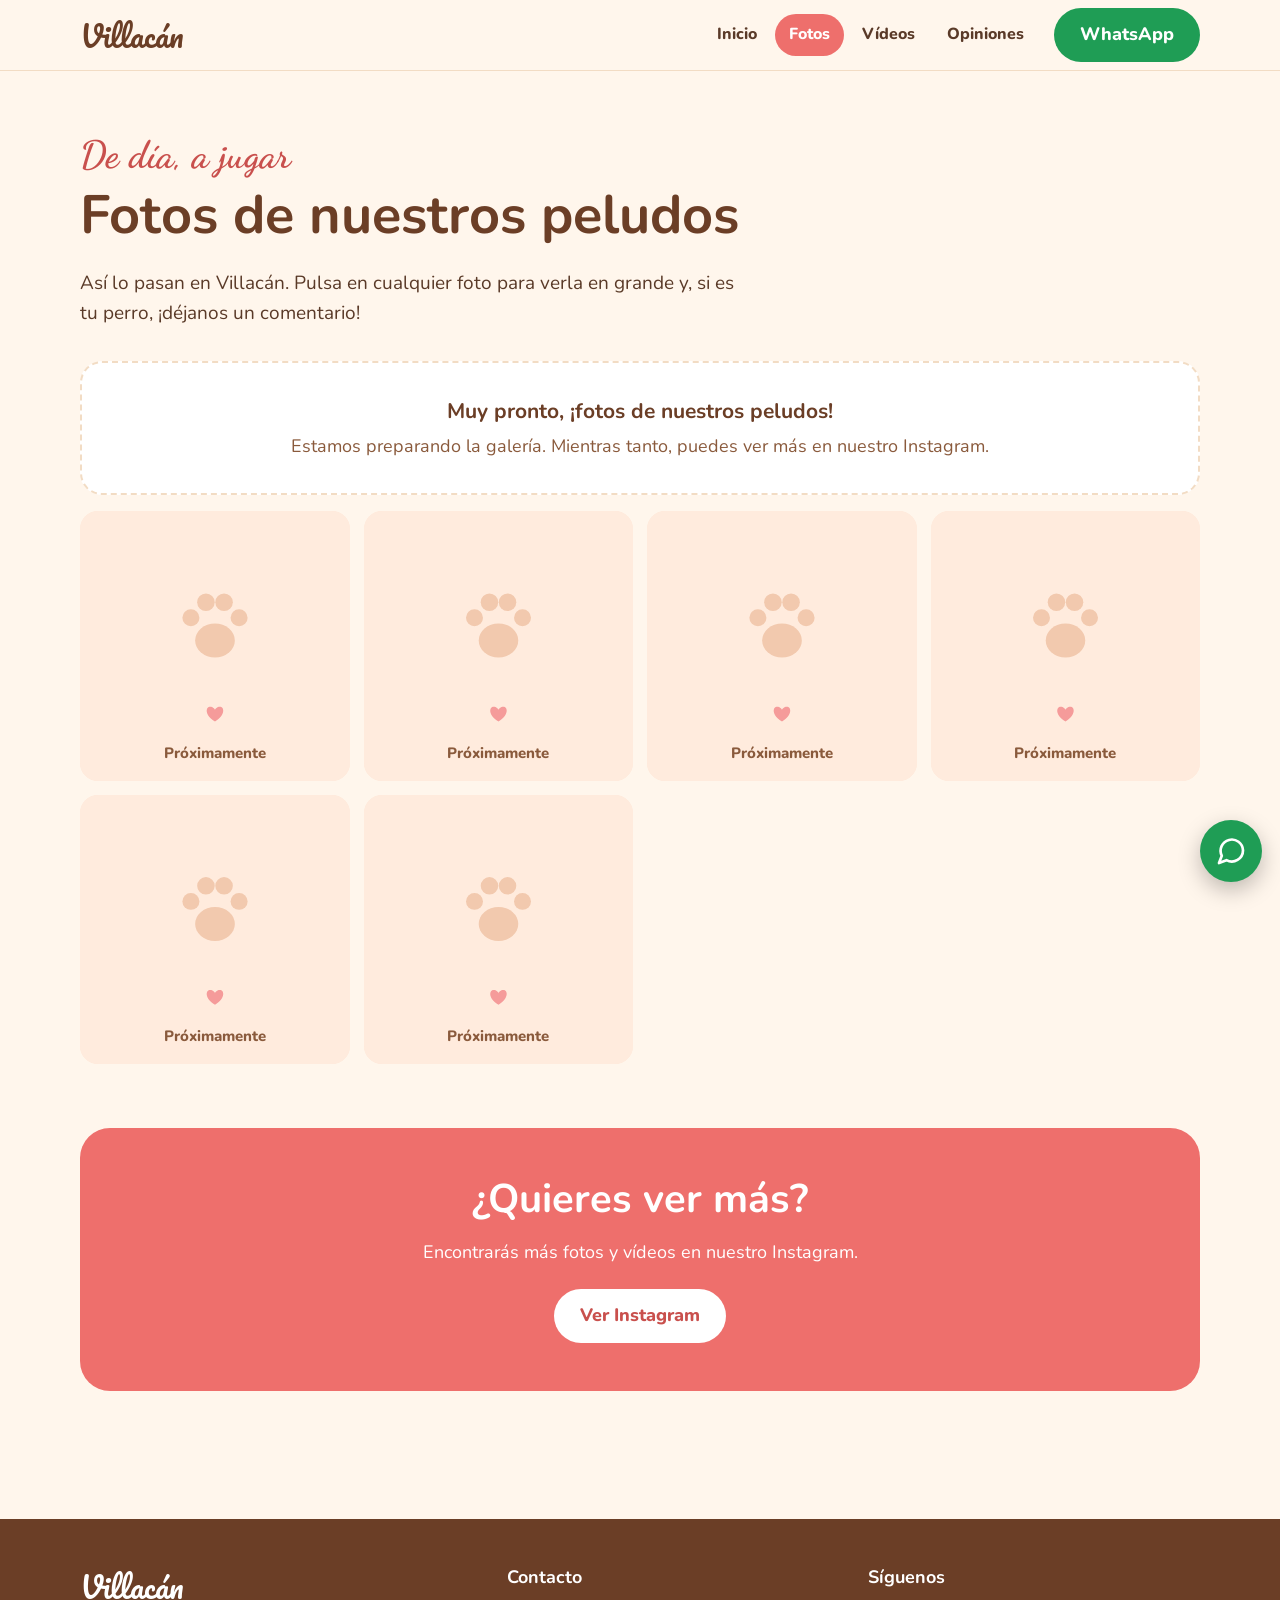
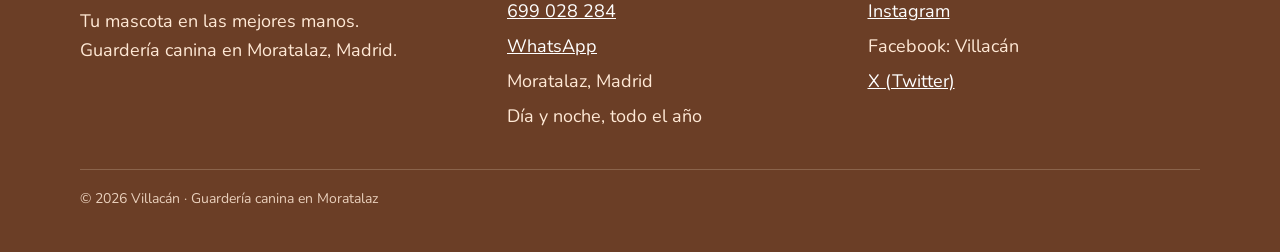
==== fotos.html @ 962af494 "Primera versión de la web de Villacán Inicio con servicios, precio único de 20 €/día e instalaciones" ====
<!doctype html>
<html lang="es">
<head>
<meta charset="utf-8">
<meta name="viewport" content="width=device-width, initial-scale=1">
<title>Fotos · Villacán, guardería canina en Moratalaz</title>
<meta name="description" content="Fotos de los perros que disfrutan de la guardería canina Villacán en Moratalaz, Madrid.">
<link rel="preconnect" href="https://fonts.googleapis.com">
<link rel="preconnect" href="https://fonts.gstatic.com" crossorigin>
<link href="https://fonts.googleapis.com/css2?family=Pacifico&family=Dancing+Script:wght@700&family=Nunito:wght@400;600;700;800&display=swap" rel="stylesheet">
<link rel="stylesheet" href="css/estilos.css">
</head>
<body>

<header class="cabecera">
  <div class="contenedor">
    <a class="logo" href="index.html">Villacán</a>
    <nav class="menu" aria-label="Principal">
      <a href="index.html">Inicio</a>
      <a href="fotos.html" aria-current="page">Fotos</a>
      <a href="videos.html">Vídeos</a>
      <a href="opiniones.html">Opiniones</a>
    </nav>
    <a class="btn btn-wa btn-mini" data-wa="Hola, me gustaría información sobre la guardería Villacán">WhatsApp</a>
  </div>
</header>

<main>
  <section>
    <div class="contenedor">
      <div class="cabecera-seccion">
        <p class="frase">De día, a jugar</p>
        <h1>Fotos de nuestros peludos</h1>
        <p class="intro">Así lo pasan en Villacán. Pulsa en cualquier foto para verla en grande y, si es tu perro, ¡déjanos un comentario!</p>
      </div>
      <div class="galeria" id="galeria-fotos"></div>
    </div>
  </section>

  <section style="padding-top:0">
    <div class="contenedor">
      <div class="llamada">
        <h2>¿Quieres ver más?</h2>
        <p>Encontrarás más fotos y vídeos en nuestro Instagram.</p>
        <div class="acciones">
          <a class="btn btn-blanco" href="https://www.instagram.com/villacan_cuidado_de_mascotas/" target="_blank" rel="noopener">Ver Instagram</a>
        </div>
      </div>
    </div>
  </section>
</main>

<dialog id="visor" class="visor" aria-label="Foto ampliada">
  <button class="cerrar" type="button" aria-label="Cerrar">×</button>
  <img src="" alt="">
  <div class="visor-pie">
    <p class="visor-texto"></p>
    <a class="btn btn-wa visor-comentar" target="_blank" rel="noopener">Comentar esta foto por WhatsApp</a>
  </div>
</dialog>

<footer class="pie-pagina">
  <div class="contenedor">
    <div class="columnas">
      <div>
        <a class="logo" href="index.html">Villacán</a>
        <p>Tu mascota en las mejores manos.<br>Guardería canina en Moratalaz, Madrid.</p>
      </div>
      <div>
        <h3>Contacto</h3>
        <ul>
          <li><a href="tel:+34699028284">699 028 284</a></li>
          <li><a data-wa="Hola, me gustaría información sobre la guardería Villacán">WhatsApp</a></li>
          <li>Moratalaz, Madrid</li>
          <li>Día y noche, todo el año</li>
        </ul>
      </div>
      <div>
        <h3>Síguenos</h3>
        <ul>
          <li><a href="https://www.instagram.com/villacan_cuidado_de_mascotas/" target="_blank" rel="noopener">Instagram</a></li>
          <li>Facebook: Villacán</li>
          <li><a href="https://x.com/hogar_feliz_" target="_blank" rel="noopener">X (Twitter)</a></li>
        </ul>
      </div>
    </div>
    <p class="legal">© <span id="anio">2026</span> Villacán · Guardería canina en Moratalaz</p>
  </div>
</footer>

<a class="flotante-wa" data-wa="Hola, me gustaría información sobre la guardería Villacán" aria-label="Escríbenos por WhatsApp">
  <svg viewBox="0 0 24 24" fill="none" stroke="#fff" stroke-width="2" stroke-linecap="round" stroke-linejoin="round" aria-hidden="true"><path d="M21 11.5a8.4 8.4 0 0 1-12.4 7.4L3 21l2.1-5.4A8.4 8.4 0 1 1 21 11.5z"/></svg>
</a>

<script src="js/datos.js"></script>
<script src="js/main.js"></script>
</body>
</html>
---- css/estilos.css ----
/* ===== Villacán · estilos comunes ===== */
:root {
  --crema: #FFF6EC;
  --crema-2: #FFEBDD;
  --borde: #F2DCC4;
  --coral: #EE6F6C;
  --coral-osc: #C9504D;
  --rosa: #F59B9A;
  --marron: #6B3E26;
  --texto: #5A3A28;
  --suave: #8A5A3C;
  --turquesa: #4FB3A9;
  --cielo: #E8F5FB;
  --noche: #2F3A6E;
  --noche-texto: #FFE9D6;
  --wa: #1F9D55;
  --blanco: #FFFFFF;
  --radio: 22px;
  --sombra: 0 10px 28px rgba(107, 62, 38, .12);
}

* { box-sizing: border-box; }
html { scroll-behavior: smooth; }
body {
  margin: 0;
  font-family: 'Nunito', system-ui, -apple-system, 'Segoe UI', sans-serif;
  font-size: 18px;
  line-height: 1.6;
  color: var(--texto);
  background: var(--crema);
}
img, svg, video, iframe { max-width: 100%; display: block; }
a { color: var(--coral-osc); }
:focus-visible { outline: 3px solid var(--turquesa); outline-offset: 3px; border-radius: 6px; }
.contenedor { width: min(1120px, 100% - 32px); margin-inline: auto; }
.oculto-visual { position: absolute; width: 1px; height: 1px; overflow: hidden; clip: rect(0 0 0 0); white-space: nowrap; }

h1, h2, h3 { color: var(--marron); line-height: 1.15; margin: 0 0 .4em; }
h1 { font-size: clamp(34px, 5vw, 54px); }
h2 { font-size: clamp(28px, 3.6vw, 40px); }
h3 { font-size: 22px; }
p { margin: 0 0 1em; }
.frase { font-family: 'Dancing Script', cursive; font-weight: 700; color: var(--coral-osc); font-size: clamp(28px, 3.6vw, 38px); line-height: 1.1; margin: 0 0 .2em; }
.intro { max-width: 660px; font-size: 19px; }
.centrado { text-align: center; margin-inline: auto; }

/* ----- Cabecera ----- */
.cabecera { position: sticky; top: 0; z-index: 20; background: rgba(255, 246, 236, .96); border-bottom: 1px solid var(--borde); }
.cabecera .contenedor { display: flex; align-items: center; gap: 16px; min-height: 70px; flex-wrap: wrap; }
.logo { font-family: 'Pacifico', cursive; font-size: 30px; color: var(--marron); text-decoration: none; line-height: 1.3; }
.menu { display: flex; gap: 4px; margin-left: auto; }
.menu a { padding: 8px 14px; border-radius: 999px; text-decoration: none; color: var(--texto); font-weight: 800; font-size: 16px; white-space: nowrap; }
.menu a:hover { background: var(--crema-2); }
.menu a[aria-current="page"] { background: var(--coral); color: var(--blanco); }
.btn-mini { padding: 9px 16px; font-size: 15px; }
@media (max-width: 760px) {
  .cabecera .contenedor { padding-top: 8px; gap: 4px 12px; }
  .logo { font-size: 26px; }
  .cabecera .btn-mini { margin-left: auto; }
  .menu { order: 3; margin-left: 0; width: 100%; overflow-x: auto; padding-bottom: 8px; }
}

/* ----- Botones ----- */
.btn { display: inline-flex; align-items: center; justify-content: center; gap: 10px; padding: 14px 24px; border-radius: 999px; font: inherit; font-weight: 800; font-size: 18px; text-decoration: none; border: 2px solid transparent; cursor: pointer; line-height: 1.2; }
.btn svg { width: 22px; height: 22px; flex: none; }
.btn-wa { background: var(--wa); color: var(--blanco); }
.btn-wa:hover { background: #18814A; }
.btn-tel { background: var(--blanco); color: var(--marron); border-color: var(--marron); }
.btn-tel:hover { background: var(--crema-2); }
.btn-coral { background: var(--coral); color: var(--blanco); }
.btn-blanco { background: var(--blanco); color: var(--coral-osc); }
.acciones { display: flex; flex-wrap: wrap; gap: 12px; margin-top: 22px; }

.pildora { display: inline-block; background: var(--coral); color: var(--blanco); font-family: 'Dancing Script', cursive; font-weight: 700; font-size: 26px; padding: 2px 22px 4px; border-radius: 999px; }

/* ----- Secciones ----- */
section { padding: 64px 0; }
.seccion-blanca { background: var(--blanco); }
.seccion-cielo { background: var(--cielo); }
.seccion-noche { background: var(--noche); color: var(--noche-texto); }
.seccion-noche h2, .seccion-noche h3 { color: var(--blanco); }
.cabecera-seccion { margin-bottom: 32px; }

/* ----- Portada ----- */
.portada { padding: 40px 0 48px; }
.portada .contenedor { display: grid; grid-template-columns: 1.1fr .9fr; gap: 32px; align-items: center; }
.portada-dibujo svg { width: 100%; height: auto; max-width: 440px; margin-inline: auto; }
@media (max-width: 860px) {
  .portada .contenedor { grid-template-columns: 1fr; }
  .portada-dibujo { order: -1; }
  .portada-dibujo svg { max-width: 320px; }
}

/* ----- Tarjetas ----- */
.rejilla { display: grid; grid-template-columns: repeat(auto-fit, minmax(250px, 1fr)); gap: 20px; }
.tarjeta { background: var(--crema); border-radius: var(--radio); padding: 26px; box-shadow: var(--sombra); }
.seccion-cielo .tarjeta, .seccion-noche .tarjeta { background: var(--blanco); color: var(--texto); }
.seccion-noche .tarjeta h3 { color: var(--marron); }
.icono { width: 58px; height: 58px; border-radius: 50%; display: grid; place-items: center; margin-bottom: 14px; }
.icono svg { width: 30px; height: 30px; }
.icono-coral { background: var(--coral); }
.icono-turquesa { background: var(--turquesa); }
.icono-amarillo { background: #F4B942; }

/* ----- Precios ----- */
.precio { display: flex; flex-direction: column; }
.precio .cifra { font-size: 44px; font-weight: 800; color: var(--coral-osc); line-height: 1; margin: 6px 0 2px; }
.precio .unidad { color: var(--suave); font-weight: 700; }
.precio ul { padding-left: 1.1em; margin: 14px 0 0; }
.tarifa { display: grid; grid-template-columns: 260px 1fr; gap: 32px; align-items: center; padding: 32px; }
.tarifa-precio { text-align: center; background: var(--crema-2); border-radius: 18px; padding: 28px 16px; display: flex; flex-direction: column; align-items: center; }
.tarifa .cifra { font-size: 72px; font-weight: 800; color: var(--coral-osc); line-height: 1; }
.tarifa .unidad { font-size: 22px; font-weight: 800; color: var(--marron); }
.tarifa-mismo { margin-top: 12px; font-family: 'Dancing Script', cursive; font-weight: 700; font-size: 24px; color: var(--coral-osc); line-height: 1.1; }
.tarifa-servicios { display: flex; flex-wrap: wrap; gap: 8px; margin-bottom: 18px; }
.tarifa-servicios span { background: var(--cielo); color: var(--marron); font-weight: 800; font-size: 16px; padding: 6px 14px; border-radius: 999px; }
.tarifa h3 { margin-bottom: 8px; }
.incluye { list-style: none; padding: 0; margin: 0; }
.incluye li { position: relative; padding-left: 32px; margin-bottom: 8px; }
.incluye li::before { content: "✓"; position: absolute; left: 0; top: 1px; width: 22px; height: 22px; border-radius: 50%; background: var(--turquesa); color: var(--blanco); font-size: 14px; font-weight: 800; display: grid; place-items: center; }
@media (max-width: 760px) { .tarifa { grid-template-columns: 1fr; padding: 22px; gap: 20px; } }
.nota { font-size: 15px; color: var(--suave); margin-top: 18px; }

/* ----- Día y noche ----- */
.dia-noche { display: grid; grid-template-columns: 1.6fr 1fr; gap: 20px; align-items: stretch; }
.dia-noche figure { margin: 0; border-radius: var(--radio); overflow: hidden; background: var(--blanco); box-shadow: var(--sombra); display: flex; flex-direction: column; }
.dia-noche img { width: 100%; height: 100%; object-fit: cover; flex: 1; }
.dia-noche figcaption { padding: 16px 20px; }
.dia-noche figcaption strong { font-family: 'Dancing Script', cursive; font-size: 30px; color: var(--coral-osc); display: block; line-height: 1.1; }
.dia-noche .noche { background: #3A4680; color: var(--noche-texto); }
.dia-noche .noche strong { color: #FFB3A7; }
@media (max-width: 760px) { .dia-noche { grid-template-columns: 1fr; } }

/* ----- Pasos ----- */
.pasos { counter-reset: paso; }
.paso { position: relative; padding-top: 54px; }
.paso::before { counter-increment: paso; content: counter(paso); position: absolute; top: 0; left: 0; width: 44px; height: 44px; border-radius: 50%; background: var(--turquesa); color: var(--blanco); font-weight: 800; font-size: 22px; display: grid; place-items: center; }

/* ----- Llamada final ----- */
.llamada { background: var(--coral); color: var(--blanco); text-align: center; border-radius: 30px; padding: 48px 24px; }
.llamada h2 { color: var(--blanco); }
.llamada .telefono { font-size: clamp(36px, 7vw, 60px); font-weight: 800; letter-spacing: 1px; color: var(--blanco); text-decoration: none; display: inline-block; margin: 4px 0 6px; }
.llamada .acciones { justify-content: center; }

/* ----- Fotos ----- */
.galeria { display: grid; grid-template-columns: repeat(auto-fill, minmax(220px, 1fr)); gap: 14px; }
.foto { position: relative; padding: 0; border: 0; border-radius: 18px; overflow: hidden; background: var(--crema-2); aspect-ratio: 1; cursor: pointer; font: inherit; }
.foto img { width: 100%; height: 100%; object-fit: cover; transition: transform .3s; }
.foto:hover img { transform: scale(1.04); }
.foto .pie { position: absolute; left: 0; right: 0; bottom: 0; padding: 22px 12px 10px; background: linear-gradient(transparent, rgba(58, 36, 24, .75)); color: var(--blanco); font-weight: 700; font-size: 15px; text-align: left; }
.foto[disabled] { cursor: default; }
.foto[disabled]:hover img { transform: none; }
.foto .pie-pendiente { position: absolute; left: 0; right: 0; bottom: 16px; text-align: center; color: var(--suave); font-weight: 800; font-size: 15px; }

.visor { border: 0; border-radius: 24px; padding: 0; max-width: min(900px, 94vw); width: 100%; background: var(--blanco); color: var(--texto); }
.visor::backdrop { background: rgba(30, 20, 14, .75); }
.visor img { width: 100%; max-height: 70vh; object-fit: contain; background: #1E140E; }
.visor .visor-pie { padding: 18px 22px 22px; }
.visor .visor-pie p { font-weight: 700; }
.visor .cerrar { position: absolute; top: 10px; right: 10px; width: 44px; height: 44px; border-radius: 50%; border: 0; background: var(--blanco); color: var(--marron); font-size: 26px; cursor: pointer; box-shadow: var(--sombra); }

/* ----- Vídeos ----- */
.videos { display: grid; grid-template-columns: repeat(auto-fill, minmax(300px, 1fr)); gap: 20px; }
.video { background: var(--blanco); border-radius: var(--radio); overflow: hidden; box-shadow: var(--sombra); }
.video .marco { aspect-ratio: 16 / 9; background: #1E140E; }
.video iframe, .video video { width: 100%; height: 100%; border: 0; }
.video h3 { font-size: 19px; margin: 0; padding: 14px 18px 16px; }
.video .marco-pendiente { aspect-ratio: 16 / 9; display: grid; place-items: center; background: var(--crema-2); color: var(--suave); font-weight: 800; text-align: center; padding: 16px; }
.video .marco-pendiente svg { width: 64px; height: 64px; margin: 0 auto 8px; }

/* ----- Opiniones ----- */
.opiniones { display: grid; grid-template-columns: repeat(auto-fill, minmax(280px, 1fr)); gap: 20px; }
.opinion { background: var(--blanco); border-radius: var(--radio); padding: 24px; box-shadow: var(--sombra); }
.opinion .estrellas { color: #E9A100; font-size: 22px; letter-spacing: 2px; }
.opinion .autor { font-weight: 800; color: var(--marron); margin: 0; }
.opinion .perro { color: var(--suave); font-size: 15px; }
.vacio { margin-bottom: 16px; background: var(--blanco); border: 2px dashed var(--borde); border-radius: var(--radio); padding: 32px 24px; text-align: center; color: var(--suave); }
.vacio strong { display: block; color: var(--marron); font-size: 21px; margin-bottom: 4px; }

.formulario { background: var(--blanco); border-radius: 26px; padding: 30px; box-shadow: var(--sombra); max-width: 720px; margin-inline: auto; }
.campo { margin-bottom: 18px; }
.campo label, .campo legend { display: block; font-weight: 800; color: var(--marron); margin-bottom: 6px; }
.campo input[type="text"], .campo textarea { width: 100%; font: inherit; color: var(--texto); padding: 12px 14px; border: 2px solid var(--borde); border-radius: 14px; background: var(--crema); }
.campo input[type="text"]:focus, .campo textarea:focus { border-color: var(--turquesa); outline: none; }
.campo textarea { min-height: 130px; resize: vertical; }
.campo fieldset { border: 0; padding: 0; margin: 0; }
.dos-columnas { display: grid; grid-template-columns: 1fr 1fr; gap: 0 16px; }
@media (max-width: 600px) { .dos-columnas { grid-template-columns: 1fr; } .formulario { padding: 22px; } }
.selector-estrellas { display: flex; flex-direction: row-reverse; justify-content: flex-end; gap: 4px; }
.selector-estrellas input { position: absolute; opacity: 0; width: 1px; height: 1px; }
.selector-estrellas label { font-size: 36px; line-height: 1; color: #E3D3C2; cursor: pointer; margin: 0; }
.selector-estrellas input:checked ~ label,
.selector-estrellas label:hover, .selector-estrellas label:hover ~ label { color: #E9A100; }
.selector-estrellas input:focus-visible + label { outline: 3px solid var(--turquesa); border-radius: 6px; }
.casilla { display: flex; gap: 10px; align-items: flex-start; font-weight: 600; }
.casilla input { width: 22px; height: 22px; margin-top: 3px; flex: none; accent-color: var(--coral); }
.error { color: #B3261E; font-size: 15px; font-weight: 700; margin-top: 6px; min-height: 0; }
.error:empty { display: none; }
.aviso-ok { background: #E6F6EC; color: #1C6B3C; border-radius: 14px; padding: 14px 18px; font-weight: 700; margin-top: 16px; }

/* ----- Pie ----- */
.pie-pagina { background: var(--marron); color: var(--noche-texto); padding: 48px 0 28px; margin-top: 64px; }
.pie-pagina a { color: var(--blanco); }
.pie-pagina .columnas { display: grid; grid-template-columns: 1.2fr 1fr 1fr; gap: 28px; }
.pie-pagina .logo { color: var(--blanco); }
.pie-pagina h3 { color: var(--blanco); font-size: 18px; margin-bottom: 10px; }
.pie-pagina ul { list-style: none; padding: 0; margin: 0; }
.pie-pagina li { margin-bottom: 6px; }
.pie-pagina .legal { border-top: 1px solid rgba(255, 233, 214, .25); margin-top: 32px; padding-top: 18px; font-size: 14px; opacity: .85; }
@media (max-width: 760px) { .pie-pagina .columnas { grid-template-columns: 1fr; } }

/* ----- Botón flotante de WhatsApp ----- */
.flotante-wa { position: fixed; right: 18px; bottom: 18px; z-index: 30; width: 62px; height: 62px; border-radius: 50%; background: var(--wa); display: grid; place-items: center; box-shadow: 0 8px 22px rgba(0, 0, 0, .25); }
.flotante-wa svg { width: 32px; height: 32px; }
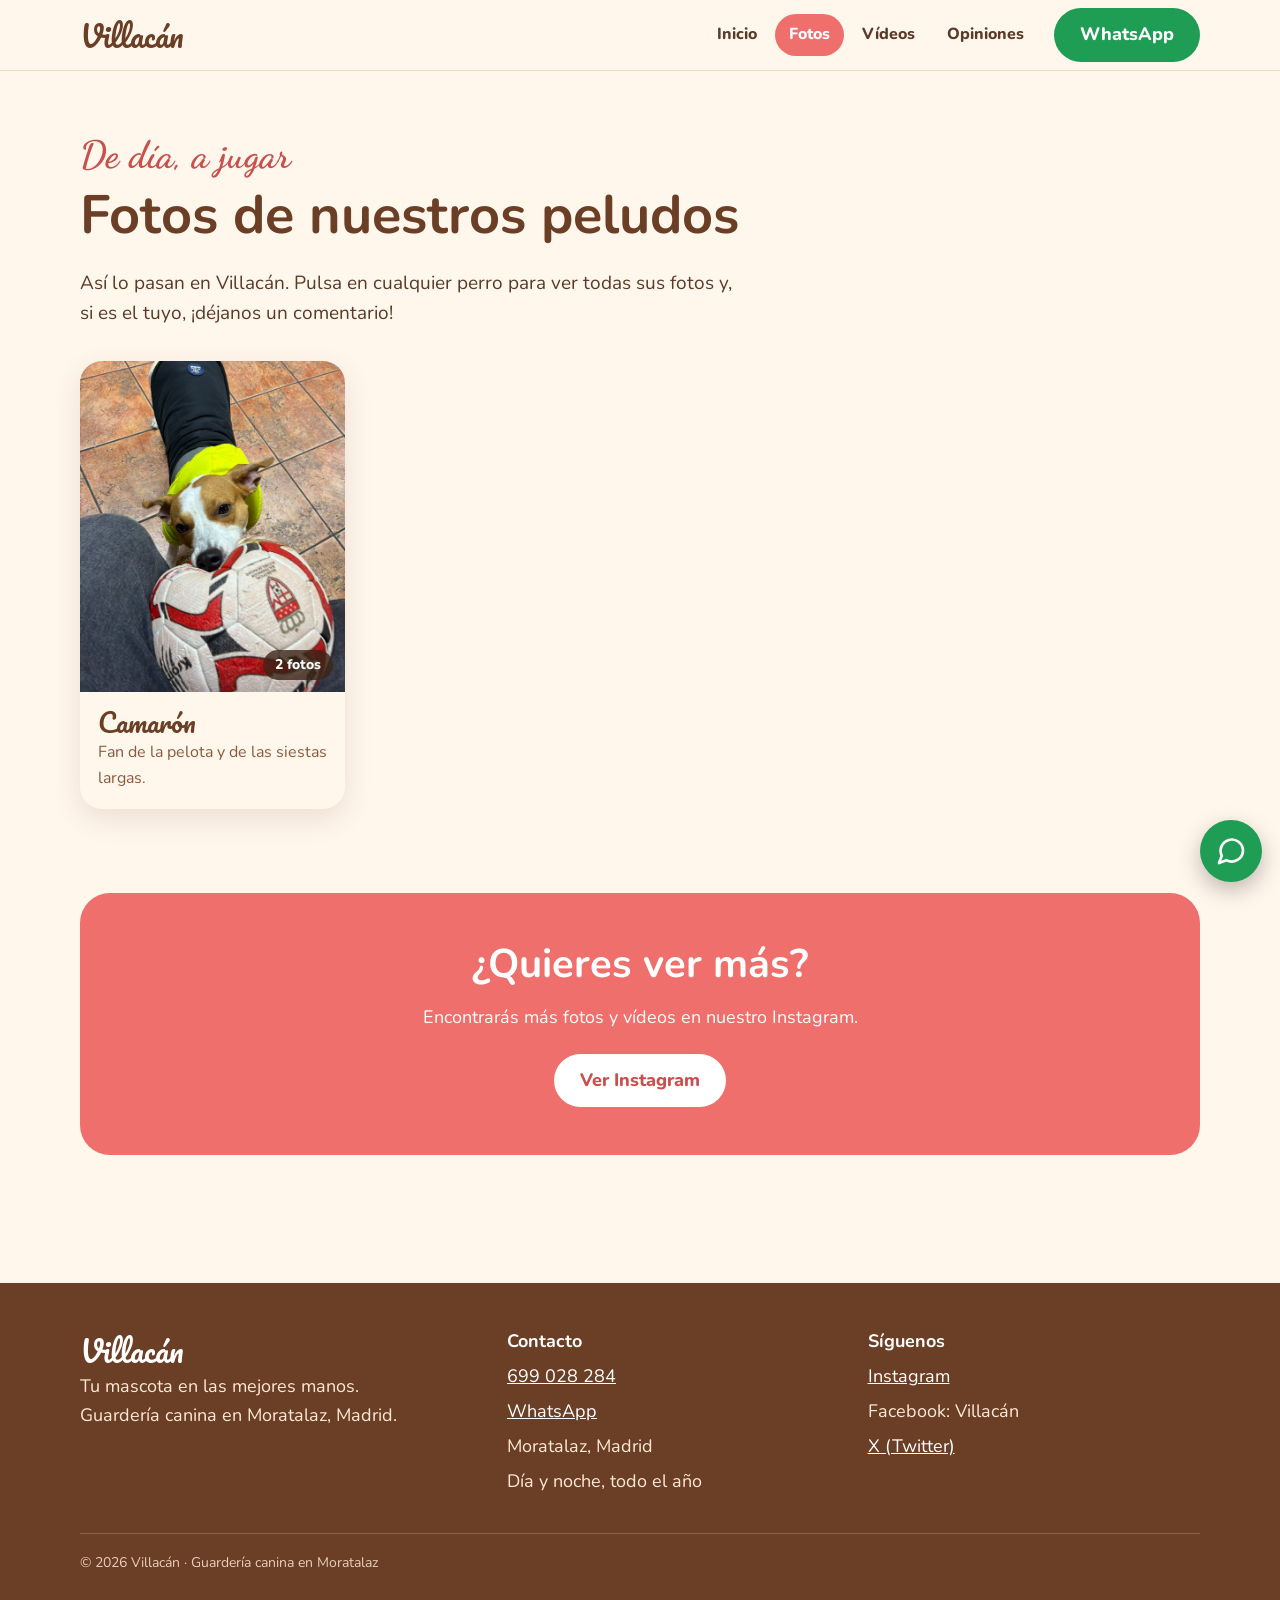
==== commit 001292e9: "Mover los álbumes de perros a la página de fotos La página de fotos muestra un álbum por perro con s" ====
--- a/fotos.html
+++ b/fotos.html
@@ -8,7 +8,7 @@
 <link rel="preconnect" href="https://fonts.googleapis.com">
 <link rel="preconnect" href="https://fonts.gstatic.com" crossorigin>
 <link href="https://fonts.googleapis.com/css2?family=Pacifico&family=Dancing+Script:wght@700&family=Nunito:wght@400;600;700;800&display=swap" rel="stylesheet">
-<link rel="stylesheet" href="css/estilos.css">
+<link rel="stylesheet" href="css/estilos.css?v=202611201054">
 </head>
 <body>
 
@@ -31,8 +31,9 @@
       <div class="cabecera-seccion">
         <p class="frase">De día, a jugar</p>
         <h1>Fotos de nuestros peludos</h1>
-        <p class="intro">Así lo pasan en Villacán. Pulsa en cualquier foto para verla en grande y, si es tu perro, ¡déjanos un comentario!</p>
+        <p class="intro">Así lo pasan en Villacán. Pulsa en cualquier perro para ver todas sus fotos y, si es el tuyo, ¡déjanos un comentario!</p>
       </div>
+      <div class="huespedes" id="albumes-perros"></div>
       <div class="galeria" id="galeria-fotos"></div>
     </div>
   </section>
@@ -56,6 +57,24 @@
   <div class="visor-pie">
     <p class="visor-texto"></p>
     <a class="btn btn-wa visor-comentar" target="_blank" rel="noopener">Comentar esta foto por WhatsApp</a>
+  </div>
+</dialog>
+
+<dialog id="galeria-perro" class="visor galeria-perro" aria-labelledby="galeria-titulo">
+  <button class="cerrar" type="button" aria-label="Cerrar">×</button>
+  <div class="galeria-escenario">
+    <img src="" alt="">
+    <button class="flecha flecha-ant" type="button" aria-label="Foto anterior">‹</button>
+    <button class="flecha flecha-sig" type="button" aria-label="Foto siguiente">›</button>
+  </div>
+  <div class="visor-pie">
+    <div class="galeria-cabecera">
+      <h3 id="galeria-titulo"></h3>
+      <span class="galeria-contador"></span>
+    </div>
+    <p class="visor-texto"></p>
+    <div class="galeria-miniaturas"></div>
+    <a class="btn btn-wa btn-mini galeria-comentar" target="_blank" rel="noopener">Comentar esta foto por WhatsApp</a>
   </div>
 </dialog>
 
@@ -92,7 +111,7 @@
   <svg viewBox="0 0 24 24" fill="none" stroke="#fff" stroke-width="2" stroke-linecap="round" stroke-linejoin="round" aria-hidden="true"><path d="M21 11.5a8.4 8.4 0 0 1-12.4 7.4L3 21l2.1-5.4A8.4 8.4 0 1 1 21 11.5z"/></svg>
 </a>
 
-<script src="js/datos.js"></script>
-<script src="js/main.js"></script>
+<script src="js/datos.js?v=202611201054"></script>
+<script src="js/main.js?v=202611201054"></script>
 </body>
 </html>
--- a/css/estilos.css
+++ b/css/estilos.css
@@ -158,6 +158,35 @@
 .visor .visor-pie { padding: 18px 22px 22px; }
 .visor .visor-pie p { font-weight: 700; }
 .visor .cerrar { position: absolute; top: 10px; right: 10px; width: 44px; height: 44px; border-radius: 50%; border: 0; background: var(--blanco); color: var(--marron); font-size: 26px; cursor: pointer; box-shadow: var(--sombra); }
+
+/* ----- Huéspedes y su galería ----- */
+.huespedes { display: grid; grid-template-columns: repeat(auto-fill, minmax(240px, 1fr)); gap: 20px; }
+.huesped { display: flex; flex-direction: column; padding: 0; border: 0; background: var(--crema); border-radius: var(--radio); overflow: hidden; box-shadow: var(--sombra); cursor: pointer; text-align: left; font: inherit; color: inherit; }
+.huesped-foto { position: relative; display: block; aspect-ratio: 4 / 5; overflow: hidden; background: var(--crema-2); }
+.huesped-foto img { width: 100%; height: 100%; object-fit: cover; transition: transform .3s; }
+.huesped:hover .huesped-foto img { transform: scale(1.04); }
+.huesped-num { position: absolute; right: 12px; bottom: 12px; background: rgba(58, 36, 24, .78); color: var(--blanco); font-weight: 800; font-size: 14px; padding: 4px 12px; border-radius: 999px; }
+.huesped-info { display: block; padding: 14px 18px 18px; }
+.huesped-nombre { display: block; font-family: 'Pacifico', cursive; font-size: 26px; color: var(--marron); line-height: 1.3; }
+.huesped-desc { display: block; color: var(--suave); font-size: 16px; }
+
+.galeria-escenario { position: relative; background: #1E140E; }
+.galeria-escenario img { width: 100%; height: min(70vh, 640px); object-fit: contain; }
+.flecha { position: absolute; top: 50%; transform: translateY(-50%); width: 48px; height: 48px; border-radius: 50%; border: 0; background: rgba(255, 255, 255, .92); color: var(--marron); font-size: 32px; line-height: 1; cursor: pointer; box-shadow: var(--sombra); }
+.flecha-ant { left: 12px; }
+.flecha-sig { right: 12px; }
+.flecha[hidden] { display: none; }
+.galeria-cabecera { display: flex; align-items: baseline; justify-content: space-between; gap: 12px; }
+.galeria-cabecera h3 { font-family: 'Pacifico', cursive; font-weight: 400; font-size: 28px; margin: 0; }
+.galeria-contador { color: var(--suave); font-weight: 800; }
+.galeria-miniaturas { display: flex; gap: 8px; overflow-x: auto; padding-top: 4px; }
+.galeria-miniaturas[hidden] { display: none; }
+.galeria-miniaturas button { flex: none; width: 64px; height: 64px; padding: 0; border: 3px solid transparent; border-radius: 12px; overflow: hidden; cursor: pointer; background: var(--crema-2); }
+.galeria-miniaturas button[aria-current="true"] { border-color: var(--coral); }
+.galeria-miniaturas img { width: 100%; height: 100%; object-fit: cover; }
+.visor .cerrar { z-index: 2; }
+.galeria-comentar { margin-top: 14px; }
+#albumes-perros { margin-bottom: 20px; }
 
 /* ----- Vídeos ----- */
 .videos { display: grid; grid-template-columns: repeat(auto-fill, minmax(300px, 1fr)); gap: 20px; }
